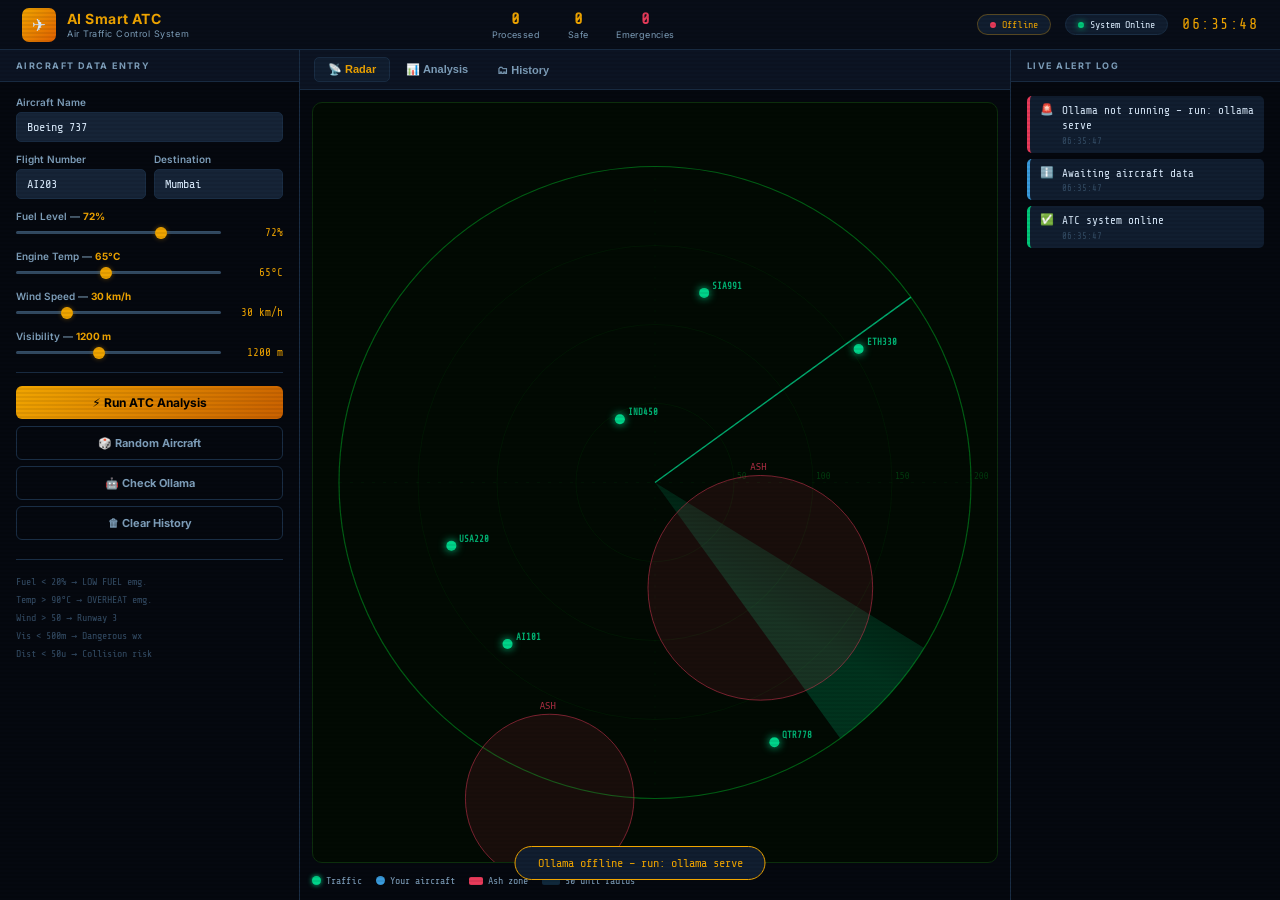
==== atc_system.html @ 078ffcf6 "Add files via upload" ====
<!DOCTYPE html>
<html lang="en">
<head>
<meta charset="UTF-8"/>
<meta name="viewport" content="width=device-width,initial-scale=1"/>
<title>AI Smart Air Traffic Control</title>
<style>
/* ═══════════════════════════════════════════════════════
   DESIGN TOKENS
   Palette: deep navy cockpit + amber instruments + 
            radar phosphor green. Avoids default neon-
            green-on-black; uses amber as the primary 
            instrument colour (like real ATC scopes).
═══════════════════════════════════════════════════════ */
@import url('https://fonts.googleapis.com/css2?family=Share+Tech+Mono&family=Inter:wght@400;500;600;700&display=swap');

*, *::before, *::after { box-sizing: border-box; margin: 0; padding: 0; }

:root {
  /* backgrounds */
  --ink:    #05080f;
  --deep:   #080d18;
  --panel:  #0c1423;
  --card:   #111e30;
  --lift:   #162437;
  /* accents */
  --amber:  #f0a500;
  --amber2: #c47f00;
  --jade:   #00d48a;   /* radar phosphor */
  --sky:    #3a9bdc;
  --danger: #e83b5a;
  --warn:   #f5a623;
  --ok:     #00c97a;
  /* text */
  --hi:     #ddeeff;
  --mid:    #7fa0bc;
  --lo:     #344d66;
  /* borders */
  --rule:   #1a2e45;
  /* fonts */
  --ui:     'Inter', system-ui, sans-serif;
  --data:   'Share Tech Mono', monospace;
}

html, body { height: 100%; overflow: hidden; }

body {
  background: var(--ink);
  color: var(--hi);
  font-family: var(--ui);
  font-size: 13px;
  display: flex;
  flex-direction: column;
}

/* scanline texture */
body::before {
  content: '';
  position: fixed; inset: 0; z-index: 9999;
  pointer-events: none;
  background: repeating-linear-gradient(
    0deg,
    transparent 0px, transparent 2px,
    rgba(0,0,0,.07) 2px, rgba(0,0,0,.07) 4px
  );
}

/* scrollbars */
::-webkit-scrollbar { width: 4px; }
::-webkit-scrollbar-track { background: transparent; }
::-webkit-scrollbar-thumb { background: var(--lo); border-radius: 2px; }

/* ═══════════════════════════════════════════════════════
   TOPBAR
═══════════════════════════════════════════════════════ */
#bar {
  display: flex; align-items: center; justify-content: space-between;
  height: 50px; padding: 0 22px;
  background: var(--deep);
  border-bottom: 1px solid var(--rule);
  flex-shrink: 0;
}

.logo { display: flex; align-items: center; gap: 11px; }
.logo-badge {
  width: 34px; height: 34px; border-radius: 7px;
  background: linear-gradient(135deg, var(--amber), #e06000);
  display: grid; place-items: center;
  font-size: 17px;
}
.logo-title { font-size: 14px; font-weight: 700; color: var(--amber); letter-spacing: .03em; }
.logo-sub   { font-size: 9px; color: var(--mid); letter-spacing: .06em; margin-top: 1px; }

.bar-center {
  display: flex; gap: 28px;
}
.kpi {
  text-align: center;
}
.kpi-val { font-family: var(--data); font-size: 16px; font-weight: 700; color: var(--amber); }
.kpi-lbl { font-size: 9px; color: var(--mid); margin-top: 1px; letter-spacing: .04em; }

.bar-right { display: flex; align-items: center; gap: 14px; }

.pill {
  display: flex; align-items: center; gap: 6px;
  padding: 4px 12px;
  background: var(--card);
  border: 1px solid var(--rule);
  border-radius: 16px;
  font-family: var(--data); font-size: 10px;
}
.pill.ai { border-color: rgba(240,165,0,.3); color: var(--amber); }

.dot {
  width: 6px; height: 6px; border-radius: 50%;
  background: var(--lo);
}
.dot.on     { background: var(--ok);     box-shadow: 0 0 6px var(--ok);     animation: blink 2s infinite; }
.dot.active { background: var(--amber);  box-shadow: 0 0 6px var(--amber);  animation: blink 1.4s infinite; }
.dot.err    { background: var(--danger); }

@keyframes blink { 0%,100%{opacity:1} 50%{opacity:.25} }

#clock { font-family: var(--data); font-size: 15px; color: var(--amber); letter-spacing: .1em; }

/* ═══════════════════════════════════════════════════════
   3-COLUMN GRID
═══════════════════════════════════════════════════════ */
#grid {
  display: grid;
  grid-template-columns: 300px 1fr 270px;
  flex: 1; min-height: 0;
}

/* ═══════════════════════════════════════════════════════
   PANEL SHELL
═══════════════════════════════════════════════════════ */
.col {
  border-right: 1px solid var(--rule);
  display: flex; flex-direction: column;
  overflow: hidden;
}
.col:last-child { border-right: none; border-left: 1px solid var(--rule); }

.col-head {
  padding: 10px 16px;
  background: var(--panel);
  border-bottom: 1px solid var(--rule);
  font-size: 9px; font-weight: 700; letter-spacing: .16em;
  color: var(--mid); text-transform: uppercase;
  flex-shrink: 0;
}

.col-body {
  flex: 1; overflow-y: auto; padding: 14px 16px;
}

/* ═══════════════════════════════════════════════════════
   FORM ELEMENTS
═══════════════════════════════════════════════════════ */
.fgroup { margin-bottom: 11px; }
.fgroup label {
  display: block; font-size: 10px; font-weight: 600;
  color: var(--mid); margin-bottom: 4px;
}
.fgroup input[type="text"] {
  width: 100%;
  background: var(--lift);
  border: 1px solid var(--rule);
  border-radius: 5px;
  padding: 7px 10px;
  color: var(--hi);
  font-family: var(--data); font-size: 12px;
  outline: none;
  transition: border-color .15s;
}
.fgroup input[type="text"]:focus { border-color: var(--amber); }

.frow { display: grid; grid-template-columns: 1fr 1fr; gap: 8px; }

/* range sliders */
.srow { display: flex; align-items: center; gap: 8px; }
.srow input[type="range"] {
  flex: 1;
  -webkit-appearance: none;
  height: 3px; border-radius: 3px;
  background: var(--lo); border: none; outline: none; padding: 0;
}
.srow input[type="range"]::-webkit-slider-thumb {
  -webkit-appearance: none;
  width: 12px; height: 12px; border-radius: 50%;
  background: var(--amber); cursor: pointer;
  box-shadow: 0 0 5px rgba(240,165,0,.4);
}
.sval { font-family: var(--data); font-size: 11px; color: var(--amber); min-width: 54px; text-align: right; }

hr.sep { border: none; border-top: 1px solid var(--rule); margin: 13px 0; }

/* buttons */
.btn {
  width: 100%; padding: 9px 14px;
  border: none; border-radius: 6px;
  font-family: var(--ui); font-size: 12px; font-weight: 700;
  cursor: pointer; transition: opacity .15s, transform .12s;
}
.btn:disabled { opacity: .4; cursor: not-allowed; transform: none !important; }
.btn-go {
  background: linear-gradient(135deg, var(--amber), #c96000);
  color: #000; margin-bottom: 7px;
}
.btn-go:hover:not(:disabled) { opacity: .88; transform: translateY(-1px); }
.btn-line {
  background: transparent;
  border: 1px solid var(--rule);
  color: var(--mid); margin-bottom: 6px; font-size: 11px;
}
.btn-line:hover { border-color: var(--amber); color: var(--amber); }

/* ═══════════════════════════════════════════════════════
   TABS (centre column)
═══════════════════════════════════════════════════════ */
#centre { border-right: 1px solid var(--rule); }

.tabs {
  display: flex; gap: 3px; padding: 7px 14px;
  background: var(--panel); border-bottom: 1px solid var(--rule);
  flex-shrink: 0;
}
.tab {
  padding: 5px 13px; border: none; border-radius: 5px;
  background: transparent; color: var(--mid);
  font-size: 11px; font-weight: 600; cursor: pointer;
  transition: background .14s, color .14s;
}
.tab.on {
  background: var(--card); color: var(--amber);
  border: 1px solid var(--rule);
}
.tab:hover:not(.on) { color: var(--hi); }

.pane { display: none; flex: 1; flex-direction: column; overflow: hidden; }
.pane.on { display: flex; }

/* ── RADAR PANE ─────────────────────────────────────── */
#pane-radar { padding: 12px; gap: 10px; }

#radarBox {
  flex: 1; min-height: 0;
  background: #020a03;
  border: 1px solid #0c2e0c;
  border-radius: 10px;
  overflow: hidden; position: relative;
}
canvas { display: block; width: 100%; height: 100%; }

.legend {
  display: flex; flex-wrap: wrap; gap: 14px;
  flex-shrink: 0; padding: 2px 0;
}
.li { display: flex; align-items: center; gap: 5px; font-size: 10px; color: var(--mid); font-family: var(--data); }
.lb { width: 9px; height: 9px; border-radius: 50%; }

/* ── ANALYSIS PANE ──────────────────────────────────── */
#pane-analysis { overflow-y: auto; padding: 16px; }

/* ── HISTORY PANE ───────────────────────────────────── */
#pane-history { overflow-y: auto; padding: 14px; }

/* ═══════════════════════════════════════════════════════
   RESULT WIDGETS
═══════════════════════════════════════════════════════ */
.sgrid { display: grid; grid-template-columns: 1fr 1fr; gap: 9px; margin-bottom: 12px; }

.scard {
  background: var(--card); border: 1px solid var(--rule); border-radius: 7px;
  padding: 11px 12px;
}
.sc-lbl { font-size: 9px; color: var(--mid); margin-bottom: 5px; letter-spacing: .08em; }
.sc-val { font-family: var(--data); font-size: 20px; font-weight: 700; }
.sc-sub { font-size: 10px; color: var(--mid); margin-top: 3px; }

.s-ok   .sc-val { color: var(--ok); }
.s-warn .sc-val { color: var(--warn); }
.s-bad  .sc-val { color: var(--danger); }
.s-sky  .sc-val { color: var(--sky); }

/* runway */
.rwy {
  display: flex; align-items: center; gap: 13px;
  background: var(--card); border: 1px solid var(--rule);
  border-radius: 8px; padding: 13px; margin-bottom: 12px;
}
.rwy-n {
  width: 52px; height: 52px; flex-shrink: 0; border-radius: 8px;
  background: linear-gradient(135deg, var(--amber), #c96000);
  display: grid; place-items: center;
  font-family: var(--data); font-size: 28px; font-weight: 900; color: #000;
}
.rwy-lbl { font-size: 9px; color: var(--mid); letter-spacing: .1em; }
.rwy-rsn { font-size: 13px; font-weight: 600; margin-top: 4px; }

/* badges */
.badges { display: flex; flex-wrap: wrap; gap: 5px; margin-bottom: 12px; }
.badge {
  padding: 2px 9px; border-radius: 12px;
  font-size: 10px; font-weight: 700; font-family: var(--data);
}
.b-ok   { background: rgba(0,201,122,.12); color: var(--ok);     border: 1px solid rgba(0,201,122,.3); }
.b-bad  { background: rgba(232,59,90,.12);  color: var(--danger); border: 1px solid rgba(232,59,90,.3); }
.b-warn { background: rgba(245,166,35,.12); color: var(--warn);   border: 1px solid rgba(245,166,35,.3); }
.b-sky  { background: rgba(58,155,220,.12); color: var(--sky);    border: 1px solid rgba(58,155,220,.3); }

/* AI box */
.ai-box {
  background: linear-gradient(135deg,rgba(240,165,0,.06),rgba(58,155,220,.04));
  border: 1px solid rgba(240,165,0,.22);
  border-radius: 8px; padding: 13px; margin-bottom: 11px;
}
.ai-head {
  display: flex; align-items: center; gap: 7px;
  font-size: 10px; font-weight: 700; color: var(--amber);
  letter-spacing: .1em; margin-bottom: 10px;
}
.ai-body { font-size: 12px; line-height: 1.75; color: var(--hi); }
.ai-body.loading::after {
  content: '█'; color: var(--amber); animation: blink .65s infinite;
}

/* history table */
.htab { width: 100%; border-collapse: collapse; font-family: var(--data); font-size: 10px; }
.htab th {
  color: var(--mid); text-align: left; padding: 5px 8px;
  border-bottom: 1px solid var(--rule); font-size: 9px; letter-spacing: .08em;
  white-space: nowrap;
}
.htab td { padding: 6px 8px; border-bottom: 1px solid rgba(26,46,69,.5); }
.htab tr:hover td { background: rgba(255,255,255,.02); }

/* placeholder */
.mute {
  color: var(--lo); font-size: 12px; text-align: center;
  padding: 36px 0; font-style: italic;
}

/* spinner */
.spin {
  display: inline-block; width: 13px; height: 13px;
  border: 2px solid rgba(240,165,0,.25); border-top-color: var(--amber);
  border-radius: 50%; animation: rot .65s linear infinite; vertical-align: middle;
}
@keyframes rot { to { transform: rotate(360deg); } }

/* toast */
#toast {
  position: fixed; bottom: 20px; left: 50%; transform: translateX(-50%);
  background: var(--card); border: 1px solid var(--amber);
  color: var(--amber); font-family: var(--data); font-size: 12px;
  padding: 9px 22px; border-radius: 20px;
  opacity: 0; pointer-events: none;
  transition: opacity .3s;
  z-index: 9998;
}
#toast.show { opacity: 1; }

/* ═══════════════════════════════════════════════════════
   ALERT LOG (right col)
═══════════════════════════════════════════════════════ */
#feed { display: flex; flex-direction: column; gap: 6px; }

.log {
  display: flex; gap: 8px; align-items: flex-start;
  background: var(--card);
  border-left: 3px solid var(--lo);
  border-radius: 5px; padding: 7px 10px;
  font-family: var(--data); font-size: 11px;
  animation: swipe .22s ease;
}
@keyframes swipe { from{opacity:0;transform:translateX(9px)} to{opacity:1;transform:none} }
.log.l-ok   { border-color: var(--ok); }
.log.l-warn { border-color: var(--warn); }
.log.l-bad  { border-color: var(--danger); }
.log.l-sky  { border-color: var(--sky); }
.log-ico { flex-shrink: 0; }
.log-txt { color: var(--hi); line-height: 1.4; }
.log-ts  { color: var(--lo); font-size: 9px; margin-top: 2px; }

</style>
</head>
<body>

<!-- ══════════════════════════════════════════════════════
     TOP BAR
══════════════════════════════════════════════════════ -->
<div id="bar">
  <div class="logo">
    <div class="logo-badge">✈</div>
    <div>
      <div class="logo-title">AI Smart ATC</div>
      <div class="logo-sub">Air Traffic Control System</div>
    </div>
  </div>

  <div class="bar-center">
    <div class="kpi"><div class="kpi-val" id="kpi-processed">0</div><div class="kpi-lbl">Processed</div></div>
    <div class="kpi"><div class="kpi-val" id="kpi-safe">0</div><div class="kpi-lbl">Safe</div></div>
    <div class="kpi"><div class="kpi-val" id="kpi-emg" style="color:var(--danger)">0</div><div class="kpi-lbl">Emergencies</div></div>
  </div>

  <div class="bar-right">
    <div class="pill ai">
      <div class="dot" id="aiDot"></div>
      <span id="aiLabel">llama3.2:3b</span>
    </div>
    <div class="pill">
      <div class="dot on"></div>
      <span>System Online</span>
    </div>
    <div id="clock">--:--:--</div>
  </div>
</div>

<!-- ══════════════════════════════════════════════════════
     3-COLUMN GRID
══════════════════════════════════════════════════════ -->
<div id="grid">

  <!-- ━━ LEFT: INPUT ━━━━━━━━━━━━━━━━━━━━━━━━━━━━━━━━━━ -->
  <div class="col">
    <div class="col-head">Aircraft Data Entry</div>
    <div class="col-body">

      <div class="fgroup">
        <label>Aircraft Name</label>
        <input id="f_name" type="text" value="Boeing 737" placeholder="e.g. Boeing 737"/>
      </div>

      <div class="frow">
        <div class="fgroup">
          <label>Flight Number</label>
          <input id="f_fnum" type="text" value="AI203" placeholder="AI203"/>
        </div>
        <div class="fgroup">
          <label>Destination</label>
          <input id="f_dest" type="text" value="Mumbai" placeholder="Mumbai"/>
        </div>
      </div>

      <div class="fgroup">
        <label>Fuel Level — <b id="lv_fuel" style="color:var(--amber)">72%</b></label>
        <div class="srow">
          <input id="sl_fuel" type="range" min="0" max="100" value="72"/>
          <span class="sval" id="sv_fuel">72%</span>
        </div>
      </div>

      <div class="fgroup">
        <label>Engine Temp — <b id="lv_temp" style="color:var(--amber)">65°C</b></label>
        <div class="srow">
          <input id="sl_temp" type="range" min="0" max="150" value="65"/>
          <span class="sval" id="sv_temp">65°C</span>
        </div>
      </div>

      <div class="fgroup">
        <label>Wind Speed — <b id="lv_wind" style="color:var(--amber)">30 km/h</b></label>
        <div class="srow">
          <input id="sl_wind" type="range" min="0" max="130" value="30"/>
          <span class="sval" id="sv_wind">30 km/h</span>
        </div>
      </div>

      <div class="fgroup">
        <label>Visibility — <b id="lv_vis" style="color:var(--amber)">1200 m</b></label>
        <div class="srow">
          <input id="sl_vis" type="range" min="0" max="3000" step="50" value="1200"/>
          <span class="sval" id="sv_vis">1200 m</span>
        </div>
      </div>

      <hr class="sep"/>

      <button class="btn btn-go" id="btnProcess" onclick="processAircraft()">
        ⚡  Run ATC Analysis
      </button>
      <button class="btn btn-line" onclick="genRandom()">
        🎲  Random Aircraft
      </button>
      <button class="btn btn-line" onclick="checkOllama()">
        🤖  Check Ollama
      </button>
      <button class="btn btn-line" onclick="clearHistory()">
        🗑  Clear History
      </button>

      <hr class="sep"/>

      <!-- mini quick-ref -->
      <div style="font-size:10px;color:var(--lo);line-height:1.8;font-family:var(--data);">
        <div>Fuel &lt; 20%  →  LOW FUEL emg.</div>
        <div>Temp &gt; 90°C →  OVERHEAT emg.</div>
        <div>Wind &gt; 50   →  Runway 3</div>
        <div>Vis  &lt; 500m →  Dangerous wx</div>
        <div>Dist &lt; 50u  →  Collision risk</div>
      </div>

    </div>
  </div>

  <!-- ━━ CENTRE: RADAR / ANALYSIS / HISTORY ━━━━━━━━━━━ -->
  <div class="col" id="centre" style="border-right:none;">

    <!-- tabs -->
    <div class="tabs">
      <button class="tab on"  data-t="radar"    onclick="go('radar')">📡 Radar</button>
      <button class="tab"     data-t="analysis" onclick="go('analysis')">📊 Analysis</button>
      <button class="tab"     data-t="history"  onclick="go('history')">🗂 History</button>
    </div>

    <!-- RADAR -->
    <div id="pane-radar" class="pane on">
      <div id="radarBox"><canvas id="cv"></canvas></div>
      <div class="legend">
        <div class="li"><div class="lb" style="background:var(--jade);box-shadow:0 0 5px var(--jade)"></div>Traffic</div>
        <div class="li"><div class="lb" style="background:var(--sky)"></div>Your aircraft</div>
        <div class="li"><div class="lb" style="background:var(--danger);border-radius:2px;width:14px;height:8px"></div>Ash zone</div>
        <div class="li"><div class="lb" style="background:rgba(58,155,220,.22);border-radius:2px;width:18px;height:8px"></div>50 unit radius</div>
      </div>
    </div>

    <!-- ANALYSIS -->
    <div id="pane-analysis" class="pane">
      <div id="analysisArea" class="mute">Run an analysis to see results here.</div>
    </div>

    <!-- HISTORY -->
    <div id="pane-history" class="pane">
      <div id="historyArea" class="mute">No flights processed yet.</div>
    </div>

  </div>

  <!-- ━━ RIGHT: ALERT LOG ━━━━━━━━━━━━━━━━━━━━━━━━━━━━━ -->
  <div class="col">
    <div class="col-head">Live Alert Log</div>
    <div class="col-body">
      <div id="feed"></div>
    </div>
  </div>

</div><!-- /grid -->

<div id="toast"></div>

<!-- ══════════════════════════════════════════════════════
     JAVASCRIPT
══════════════════════════════════════════════════════ -->
<script>
/* ─────────────────────────────────────────────────────
   CONSTANTS & STATE
───────────────────────────────────────────────────── */
const OLLAMA_URL   = 'http://localhost:11434/api/generate';
const OLLAMA_MODEL = 'llama3.2:3b';

const RADAR_TRAFFIC = {
  'AI101' : {x:120,y:340}, 'IND450': {x:200,y:180},
  'QTR778': {x:310,y:410}, 'USA220': {x:80, y:270},
  'ETH330': {x:370,y:130}, 'SIA991': {x:260,y:90},
};
const ASH_ZONES = [
  {cx:300,cy:300,r:80}, {cx:150,cy:450,r:60},
];

let flightLog    = [];   // session history (array)
let currentAC    = null; // last processed aircraft position
let sweepA       = 0;    // radar sweep angle
let kpiTotal=0, kpiSafe=0, kpiEmg=0;

/* ─────────────────────────────────────────────────────
   CLOCK
───────────────────────────────────────────────────── */
function tick(){
  document.getElementById('clock').textContent =
    new Date().toLocaleTimeString('en-GB',{hour12:false});
}
setInterval(tick,1000); tick();

/* ─────────────────────────────────────────────────────
   SLIDER BINDING
───────────────────────────────────────────────────── */
const SLIDERS = [
  {id:'fuel', unit:'%',    suffix:''},
  {id:'temp', unit:'°C',   suffix:''},
  {id:'wind', unit:' km/h',suffix:''},
  {id:'vis',  unit:' m',   suffix:''},
];
SLIDERS.forEach(s=>{
  const el  = document.getElementById('sl_'+s.id);
  const lv  = document.getElementById('lv_'+s.id);
  const sv  = document.getElementById('sv_'+s.id);
  el.addEventListener('input',()=>{
    lv.textContent = el.value + s.unit;
    sv.textContent = el.value + s.unit;
  });
});

/* ─────────────────────────────────────────────────────
   TAB SWITCHING
───────────────────────────────────────────────────── */
function go(name){
  document.querySelectorAll('.tab').forEach(b=>b.classList.toggle('on', b.dataset.t===name));
  document.querySelectorAll('.pane').forEach(p=>p.classList.toggle('on', p.id==='pane-'+name));
}

/* ─────────────────────────────────────────────────────
   ALERT LOG
───────────────────────────────────────────────────── */
const ICO = {ok:'✅',warn:'⚠️',bad:'🚨',sky:'ℹ️'};
function log(msg, lvl='sky'){
  const feed = document.getElementById('feed');
  const ts   = new Date().toLocaleTimeString('en-GB',{hour12:false});
  const el   = document.createElement('div');
  el.className = `log l-${lvl}`;
  el.innerHTML =
    `<span class="log-ico">${ICO[lvl]||'•'}</span>
     <div><div class="log-txt">${msg}</div><div class="log-ts">${ts}</div></div>`;
  feed.prepend(el);
  while(feed.children.length > 70) feed.removeChild(feed.lastChild);
}
log('ATC system online','ok');
log('Awaiting aircraft data','sky');

/* ─────────────────────────────────────────────────────
   TOAST
───────────────────────────────────────────────────── */
function toast(msg){
  const t = document.getElementById('toast');
  t.textContent = msg;
  t.classList.add('show');
  setTimeout(()=>t.classList.remove('show'), 2400);
}

/* ─────────────────────────────────────────────────────
   KPI UPDATE
───────────────────────────────────────────────────── */
function updateKPIs(){
  document.getElementById('kpi-processed').textContent = kpiTotal;
  document.getElementById('kpi-safe').textContent      = kpiSafe;
  document.getElementById('kpi-emg').textContent       = kpiEmg;
}

/* ─────────────────────────────────────────────────────
   RANDOM AIRCRAFT GENERATOR
───────────────────────────────────────────────────── */
const AIRCRAFT_NAMES = ['Boeing 737','Airbus A320','Airbus A380','Boeing 777',
                        'Embraer 190','Bombardier CRJ','Boeing 787','Airbus A350'];
const DESTINATIONS   = ['Delhi','Kolkata','Chennai','Bangalore','Hyderabad',
                        'Dubai','Singapore','London','Frankfurt','Tokyo'];
const PREFIXES       = ['AI','6E','SG','QTR','ETH','SIA','EK','LH'];

function rnd(a,b){ return Math.round(Math.random()*(b-a)+a); }

function genRandom(){
  document.getElementById('f_name').value =
    AIRCRAFT_NAMES[rnd(0,AIRCRAFT_NAMES.length-1)];
  const pre = PREFIXES[rnd(0,PREFIXES.length-1)];
  document.getElementById('f_fnum').value = pre + rnd(100,999);
  document.getElementById('f_dest').value =
    DESTINATIONS[rnd(0,DESTINATIONS.length-1)];

  const vals = {fuel: rnd(5,100), temp: rnd(40,130),
                wind: rnd(0,100), vis:  rnd(100,3000)};
  Object.entries(vals).forEach(([k,v])=>{
    const sl = document.getElementById('sl_'+k);
    sl.value = v;
    sl.dispatchEvent(new Event('input'));
  });
  toast('Random aircraft loaded');
}

/* ─────────────────────────────────────────────────────
   ATC LOGIC (pure JS)
───────────────────────────────────────────────────── */
function dist(x1,y1,x2,y2){ return Math.sqrt((x2-x1)**2+(y2-y1)**2); }

function analyseWeather(wind, vis){
  if(wind > 50 || vis < 500) return {status:'Dangerous', danger:true};
  return {status:'Safe', danger:false};
}

function checkCollision(px, py){
  let near=null, best=Infinity;
  Object.entries(RADAR_TRAFFIC).forEach(([n,p])=>{
    const d = dist(px,py,p.x,p.y);
    if(d < best){ best=d; near=n; }
  });
  return {
    nearest: near,
    distance: Math.round(best*10)/10,
    status: best < 50 ? 'RISK' : 'Safe',
  };
}

function checkAsh(px, py){
  return ASH_ZONES.some(z => dist(px,py,z.cx,z.cy) < z.r);
}

function detectEmergencies(fuel, temp, ash){
  const out = [];
  if(fuel < 20) out.push('LOW FUEL');
  if(temp > 90) out.push('ENGINE OVERHEAT');
  if(ash)       out.push('VOLCANIC ASH');
  return out;
}

function allocateRunway(emgs, wind){
  if(emgs.length)  return {num:1, reason:'Emergency Priority Landing'};
  if(wind > 50)    return {num:3, reason:'Strong Wind Conditions'};
  return             {num:2, reason:'Regular Operation'};
}

/* ─────────────────────────────────────────────────────
   OLLAMA INTEGRATION
───────────────────────────────────────────────────── */
async function askOllama(prompt){
  try{
    const res = await fetch(OLLAMA_URL, {
      method: 'POST',
      headers: {'Content-Type':'application/json'},
      body: JSON.stringify({
        model:  OLLAMA_MODEL,
        prompt: prompt,
        stream: false,
      }),
    });
    if(!res.ok) throw new Error(`HTTP ${res.status}`);
    const j = await res.json();
    return j.response ? j.response.trim() : '[No response from Ollama]';
  } catch(e){
    if(e.message.includes('Failed to fetch') || e.message.includes('ERR_CONNECTION_REFUSED')){
      return '⚠️ Ollama is not running.\n\nTo fix:\n1. Open a terminal\n2. Run: ollama serve\n3. In another terminal: ollama pull llama3.2:3b\n4. Try again.';
    }
    return `⚠️ Ollama error: ${e.message}`;
  }
}

function buildPrompt(ac, wx, col, ash, emgs, rwy){
  return `You are an expert Air Traffic Controller AI. Analyse this aircraft data and give a professional 4-6 sentence safety assessment with clear advisories. Use aviation-style language.

AIRCRAFT: ${ac.name}  |  FLIGHT: ${ac.fnum}  →  ${ac.dest}
Fuel: ${ac.fuel}%  |  Engine Temp: ${ac.temp}°C  |  Wind: ${ac.wind} km/h  |  Visibility: ${ac.vis}m
Radar Position: (${ac.px}, ${ac.py})

ATC RESULTS:
- Weather: ${wx.status}
- Nearest traffic: ${col.nearest} at ${col.distance} units  →  ${col.status}
- Volcanic ash: ${ash ? 'DETECTED IN PATH' : 'Clear'}
- Emergencies: ${emgs.length ? emgs.join(', ') : 'None'}
- Runway assigned: Runway ${rwy.num}  (${rwy.reason})

Give your ATC decision, risk level, and immediate pilot instructions.`;
}

async function checkOllama(){
  document.getElementById('aiDot').className = 'dot active';
  document.getElementById('aiLabel').textContent = 'Checking…';
  try{
    const res = await fetch('http://localhost:11434/api/tags',{method:'GET'});
    const j   = await res.json();
    const models = (j.models||[]).map(m=>m.name);
    const ready  = models.some(m=>m.includes('llama3.2'));
    if(ready){
      document.getElementById('aiDot').className  = 'dot on';
      document.getElementById('aiLabel').textContent = 'llama3.2:3b ✓';
      log('Ollama llama3.2:3b ready','ok');
      toast('Ollama is ready ✓');
    } else {
      document.getElementById('aiDot').className  = 'dot active';
      document.getElementById('aiLabel').textContent = 'Model missing';
      log(`Ollama running – models: ${models.join(', ')||'none'}. Run: ollama pull llama3.2:3b`,'warn');
      toast('Pull model: ollama pull llama3.2:3b');
    }
  }catch(e){
    document.getElementById('aiDot').className  = 'dot err';
    document.getElementById('aiLabel').textContent = 'Offline';
    log('Ollama not running – run: ollama serve','bad');
    toast('Ollama offline – run: ollama serve');
  }
}
checkOllama();
setInterval(checkOllama, 30000);

/* ─────────────────────────────────────────────────────
   MAIN: PROCESS AIRCRAFT
───────────────────────────────────────────────────── */
async function processAircraft(){
  const btn = document.getElementById('btnProcess');
  btn.disabled = true;
  btn.innerHTML = '<span class="spin"></span>  Processing…';
  go('analysis');

  // collect input
  const ac = {
    name: document.getElementById('f_name').value.trim() || 'Unknown',
    fnum: document.getElementById('f_fnum').value.trim() || 'XX000',
    dest: document.getElementById('f_dest').value.trim() || 'Unknown',
    fuel: Number(document.getElementById('sl_fuel').value),
    temp: Number(document.getElementById('sl_temp').value),
    wind: Number(document.getElementById('sl_wind').value),
    vis:  Number(document.getElementById('sl_vis').value),
    px:   Math.round(Math.random()*380 + 30),
    py:   Math.round(Math.random()*380 + 30),
  };

  log(`Incoming: ${ac.fnum} → ${ac.dest}`, 'sky');

  // show skeleton
  document.getElementById('analysisArea').innerHTML =
    `<div class="mute"><span class="spin"></span>  Running ATC checks…</div>`;

  // ATC logic
  const wx   = analyseWeather(ac.wind, ac.vis);
  const col  = checkCollision(ac.px, ac.py);
  const ash  = checkAsh(ac.px, ac.py);
  const emgs = detectEmergencies(ac.fuel, ac.temp, ash);
  const rwy  = allocateRunway(emgs, ac.wind);

  // set radar dot
  currentAC = ac;

  // alert log entries
  if(wx.danger)         log(`Dangerous weather – wind ${ac.wind} km/h, vis ${ac.vis}m`, 'warn');
  if(col.status==='RISK') log(`Collision risk – ${col.nearest} at ${col.distance}u`, 'bad');
  if(ash)               log('Volcanic ash in flight path', 'bad');
  emgs.forEach(e => log(e + ' emergency detected', 'bad'));
  log(`Runway ${rwy.num} assigned – ${rwy.reason}`, 'ok');

  // KPIs
  kpiTotal++;
  if(!emgs.length && !wx.danger && col.status==='Safe') kpiSafe++;
  if(emgs.length) kpiEmg++;
  updateKPIs();

  // show partial results while Ollama thinks
  renderResults(ac, wx, col, ash, emgs, rwy, null, true);

  // ask Ollama
  const prompt = buildPrompt(ac, wx, col, ash, emgs, rwy);
  const aiText = await askOllama(prompt);

  // full render
  renderResults(ac, wx, col, ash, emgs, rwy, aiText, false);

  // save to session history
  flightLog.unshift({
    fnum: ac.fnum, name: ac.name, dest: ac.dest,
    fuel: ac.fuel, temp: ac.temp, wind: ac.wind, vis: ac.vis,
    weather: wx.status,
    collision: col.status,
    emergency: emgs.length ? emgs.join(', ') : 'None',
    runway: rwy.num,
    ts: new Date().toLocaleTimeString('en-GB',{hour12:false}),
  });
  renderHistory();

  btn.disabled = false;
  btn.innerHTML = '⚡  Run ATC Analysis';
  toast(`${ac.fnum} processed – Runway ${rwy.num}`);
}

/* ─────────────────────────────────────────────────────
   RENDER ANALYSIS PANEL
───────────────────────────────────────────────────── */
const RWY_WORDS = {1:'ONE', 2:'TWO', 3:'THREE'};

function renderResults(ac, wx, col, ash, emgs, rwy, aiText, loading){
  const wCls  = wx.danger          ? 's-bad'  : 's-ok';
  const ccCls = col.status==='RISK'? 's-bad'  : 's-ok';
  const aCls  = ash                ? 's-bad'  : 's-ok';

  const emgHTML = emgs.length
    ? emgs.map(e=>`<span class="badge b-bad">${e}</span>`).join('')
    : `<span class="badge b-ok">NONE</span>`;

  document.getElementById('analysisArea').innerHTML = `
    <div class="sgrid">
      <div class="scard ${wCls}">
        <div class="sc-lbl">Weather</div>
        <div class="sc-val">${wx.status}</div>
        <div class="sc-sub">Wind ${ac.wind} km/h · Vis ${ac.vis}m</div>
      </div>
      <div class="scard ${ccCls}">
        <div class="sc-lbl">Collision</div>
        <div class="sc-val">${col.status}</div>
        <div class="sc-sub">${col.nearest} @ ${col.distance}u</div>
      </div>
      <div class="scard ${aCls}">
        <div class="sc-lbl">Volcanic Ash</div>
        <div class="sc-val">${ash ? 'DETECTED' : 'Clear'}</div>
        <div class="sc-sub">Ash zone proximity check</div>
      </div>
      <div class="scard s-sky">
        <div class="sc-lbl">Radar Position</div>
        <div class="sc-val" style="font-size:14px;">(${ac.px}, ${ac.py})</div>
        <div class="sc-sub">Grid coordinates</div>
      </div>
    </div>

    <div class="badges" style="margin-bottom:12px;">
      <span class="badge b-sky">${ac.fnum}</span>
      <span class="badge b-sky">${ac.name}</span>
      <span class="badge b-sky">Fuel ${ac.fuel}%</span>
      <span class="badge b-sky">Temp ${ac.temp}°C</span>
    </div>

    <div style="margin-bottom:12px;">
      <div style="font-size:9px;color:var(--mid);letter-spacing:.08em;margin-bottom:6px;">EMERGENCIES</div>
      <div class="badges">${emgHTML}</div>
    </div>

    <div class="rwy">
      <div class="rwy-n">${rwy.num}</div>
      <div>
        <div class="rwy-lbl">Runway Assigned</div>
        <div class="rwy-rsn">${rwy.reason}</div>
      </div>
    </div>

    <div class="ai-box">
      <div class="ai-head">🤖 Ollama llama3.2:3b — ATC Decision</div>
      <div class="ai-body ${loading?'loading':''}">
        ${loading
          ? 'Asking AI…'
          : (aiText
              ? aiText.replace(/\n/g,'<br>')
              : '<em style="color:var(--mid)">No response. Is Ollama running?</em>')
        }
      </div>
    </div>

    <div style="font-size:10px;color:var(--lo);text-align:right;font-family:var(--data);">
      ${new Date().toLocaleString()}
    </div>`;
}

/* ─────────────────────────────────────────────────────
   RENDER HISTORY TABLE
───────────────────────────────────────────────────── */
function renderHistory(){
  if(!flightLog.length){
    document.getElementById('historyArea').innerHTML =
      '<div class="mute">No flights processed yet.</div>';
    return;
  }
  const rows = flightLog.map(r=>`
    <tr>
      <td style="color:var(--sky)">${r.fnum}</td>
      <td>${r.name}</td>
      <td>${r.dest}</td>
      <td style="color:${r.weather==='Dangerous'?'var(--danger)':'var(--ok)'}">${r.weather}</td>
      <td style="color:${r.collision==='RISK'?'var(--danger)':'var(--ok)'}">${r.collision}</td>
      <td style="color:${r.emergency!=='None'?'var(--warn)':'var(--lo)'}">${r.emergency}</td>
      <td style="color:var(--amber)">RWY ${r.runway}</td>
      <td style="color:var(--lo)">${r.ts}</td>
    </tr>`).join('');
  document.getElementById('historyArea').innerHTML = `
    <table class="htab">
      <thead><tr>
        <th>Flight</th><th>Aircraft</th><th>Dest</th>
        <th>Weather</th><th>Collision</th>
        <th>Emergency</th><th>Runway</th><th>Time</th>
      </tr></thead>
      <tbody>${rows}</tbody>
    </table>`;
}

function clearHistory(){
  flightLog = []; kpiTotal=0; kpiSafe=0; kpiEmg=0;
  updateKPIs(); renderHistory();
  document.getElementById('analysisArea').innerHTML =
    '<div class="mute">Run an analysis to see results here.</div>';
  log('History cleared','sky');
  toast('History cleared');
}

/* ─────────────────────────────────────────────────────
   RADAR CANVAS
───────────────────────────────────────────────────── */
const cv  = document.getElementById('cv');
const ctx = cv.getContext('2d');

function resize(){
  const box  = document.getElementById('radarBox');
  cv.width   = box.clientWidth;
  cv.height  = box.clientHeight;
}
resize();
window.addEventListener('resize', resize);

// jitter for realism
let jitter = {};
Object.keys(RADAR_TRAFFIC).forEach(k=>{
  jitter[k]={dx:0,dy:0,tx:0,ty:0,t:0};
});
function updateJitter(){
  Object.keys(RADAR_TRAFFIC).forEach(k=>{
    jitter[k].t++;
    if(jitter[k].t % 80 === 0){
      jitter[k].tx = (Math.random()-0.5)*8;
      jitter[k].ty = (Math.random()-0.5)*8;
    }
    jitter[k].dx += (jitter[k].tx - jitter[k].dx) * 0.05;
    jitter[k].dy += (jitter[k].ty - jitter[k].dy) * 0.05;
  });
}

function toXY(rx, ry, cx, cy, R){
  return [
    cx + (rx - 225)/225 * R,
    cy + (ry - 225)/225 * R,
  ];
}

function drawRadar(){
  updateJitter();
  const W = cv.width, H = cv.height;
  const cx = W/2, cy = H/2;
  const R  = Math.min(W,H)/2 - 26;

  ctx.clearRect(0,0,W,H);

  // rings
  [1,.75,.5,.25].forEach(f=>{
    ctx.beginPath();
    ctx.arc(cx,cy,R*f,0,Math.PI*2);
    ctx.strokeStyle = f===1 ? 'rgba(0,140,30,.65)' : 'rgba(0,100,20,.28)';
    ctx.lineWidth   = f===1 ? 1.2 : .5;
    ctx.stroke();
  });

  // crosshairs
  ctx.save();
  ctx.strokeStyle = 'rgba(0,100,20,.22)';
  ctx.lineWidth   = .5;
  ctx.setLineDash([3,8]);
  [[cx,cy-R,cx,cy+R],[cx-R,cy,cx+R,cy]].forEach(([x1,y1,x2,y2])=>{
    ctx.beginPath(); ctx.moveTo(x1,y1); ctx.lineTo(x2,y2); ctx.stroke();
  });
  ctx.setLineDash([]);
  ctx.restore();

  // range labels
  ctx.fillStyle = 'rgba(0,180,40,.3)';
  ctx.font      = '8px monospace';
  ['50','100','150','200'].forEach((l,i)=>{
    ctx.fillText(l, cx + R*(i+1)/4 + 3, cy - 4);
  });

  // sweep
  ctx.save();
  ctx.translate(cx,cy);
  ctx.rotate(sweepA);
  const grd = ctx.createLinearGradient(0,-R, R*.45,0);
  grd.addColorStop(0,  'rgba(0,212,138,0)');
  grd.addColorStop(.6, 'rgba(0,212,138,.05)');
  grd.addColorStop(1,  'rgba(0,212,138,.2)');
  ctx.beginPath(); ctx.moveTo(0,0); ctx.arc(0,0,R,-Math.PI/8,0);
  ctx.fillStyle = grd; ctx.fill();
  ctx.beginPath(); ctx.moveTo(0,0); ctx.lineTo(0,-R);
  ctx.strokeStyle = 'rgba(0,212,138,.8)';
  ctx.lineWidth = 1.5; ctx.stroke();
  ctx.restore();
  sweepA += 0.016;

  // ash zones
  ASH_ZONES.forEach(z=>{
    const [ax,ay] = toXY(z.cx, z.cy, cx,cy,R);
    const ar      = z.r/225*R;
    ctx.beginPath(); ctx.arc(ax,ay,ar,0,Math.PI*2);
    ctx.fillStyle   = 'rgba(232,59,90,.1)';  ctx.fill();
    ctx.strokeStyle = 'rgba(232,59,90,.5)';  ctx.lineWidth=1; ctx.stroke();
    ctx.fillStyle   = 'rgba(232,59,90,.75)'; ctx.font='9px monospace';
    ctx.fillText('ASH', ax-10, ay-ar-5);
  });

  // traffic blips
  Object.entries(RADAR_TRAFFIC).forEach(([name,pos])=>{
    const j  = jitter[name];
    const [bx,by] = toXY(pos.x+j.dx, pos.y+j.dy, cx,cy,R);
    ctx.beginPath(); ctx.arc(bx,by,5,0,Math.PI*2);
    ctx.fillStyle   = '#00d48a';
    ctx.shadowColor = '#00d48a'; ctx.shadowBlur=8;
    ctx.fill(); ctx.shadowBlur=0;
    ctx.fillStyle = 'rgba(0,212,138,.85)';
    ctx.font      = 'bold 9px Share Tech Mono, monospace';
    ctx.fillText(name, bx+8, by-4);
  });

  // your aircraft
  if(currentAC){
    const [ax,ay] = toXY(currentAC.px, currentAC.py, cx,cy,R);
    // safety radius
    const sr = 50/225*R;
    ctx.beginPath(); ctx.arc(ax,ay,sr,0,Math.PI*2);
    ctx.strokeStyle = 'rgba(58,155,220,.25)';
    ctx.lineWidth=1; ctx.setLineDash([4,5]); ctx.stroke(); ctx.setLineDash([]);
    // dot
    ctx.beginPath(); ctx.arc(ax,ay,7,0,Math.PI*2);
    ctx.fillStyle   = '#3a9bdc';
    ctx.shadowColor = '#3a9bdc'; ctx.shadowBlur=13;
    ctx.fill(); ctx.shadowBlur=0;
    // label
    ctx.fillStyle = '#3a9bdc';
    ctx.font      = 'bold 10px Share Tech Mono, monospace';
    ctx.fillText(currentAC.fnum, ax+10, ay-5);
  }

  requestAnimationFrame(drawRadar);
}
drawRadar();

/* ─────────────────────────────────────────────────────
   VOICE ANNOUNCEMENTS  (Web Speech API)
───────────────────────────────────────────────────── */
function speak(msg){
  if(!('speechSynthesis' in window)) return;
  const u = new SpeechSynthesisUtterance(msg);
  u.rate   = 0.92;
  u.pitch  = 0.9;
  u.volume = 0.85;
  window.speechSynthesis.speak(u);
}

// Override processAircraft to add voice
const _baseProcess = processAircraft;
// (voice is embedded in main flow via the overridden render — done inline below)
</script>

<!-- voice overlay patch: add speech calls into the flow -->
<script>
/* Patch: wrap processAircraft to add voice after Ollama responds */
const _origProcess = processAircraft;
window.processAircraft = async function(){
  // We intercept by overriding renderResults locally for this call
  const origRender = window.renderResults;
  let voiceDone = false;

  window.renderResults = function(ac, wx, col, ash, emgs, rwy, aiText, loading){
    origRender(ac, wx, col, ash, emgs, rwy, aiText, loading);
    if(!loading && !voiceDone){
      voiceDone = true;
      // build voice script
      let lines = [`Flight ${ac.fnum} to ${ac.dest}. `];
      if(wx.danger)           lines.push(`Warning. Dangerous weather. Wind ${ac.wind} kilometres per hour. Visibility ${ac.vis} metres. `);
      else                    lines.push(`Weather is safe. `);
      if(col.status==='RISK') lines.push(`Collision risk detected. ${col.nearest} is only ${col.distance} units away. `);
      else                    lines.push(`Safe aircraft separation confirmed. `);
      if(ash)                 lines.push(`Volcanic ash emergency detected in flight path. `);
      emgs.forEach(e=>{
        if(e==='LOW FUEL')        lines.push('Low fuel emergency detected. ');
        if(e==='ENGINE OVERHEAT') lines.push('Engine overheating detected. ');
      });
      const rname = ['','Runway One','Runway Two','Runway Three'][rwy.num];
      lines.push(`${rname} allocated. ${rwy.reason}. `);
      speak(lines.join(''));
    }
  };

  await _origProcess();
  window.renderResults = origRender; // restore
};
</script>

</body>
</html>
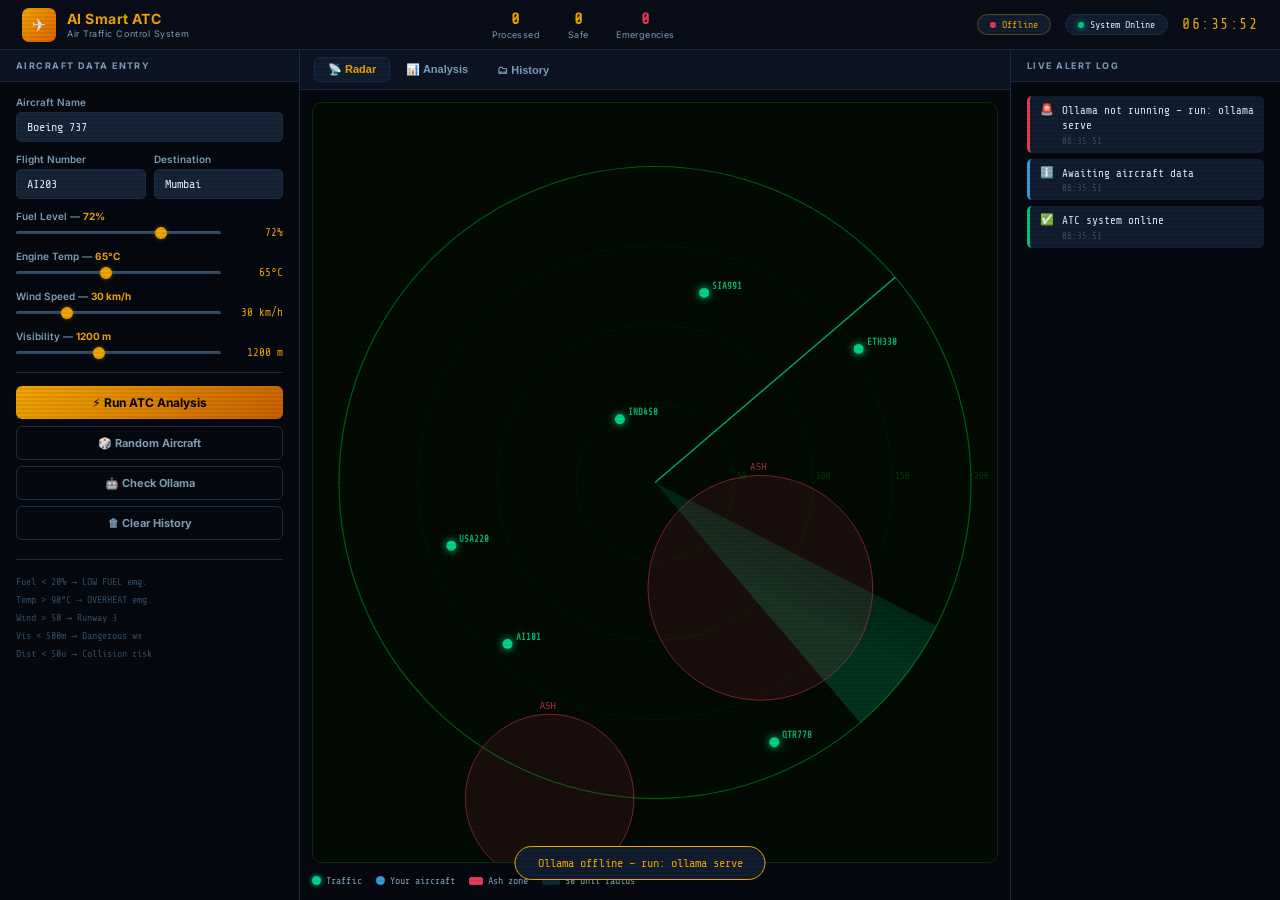
==== commit 26956d6c: "Clean up CSS by removing commented sections Removed commented sections for design tokens, layout, an" ====
--- a/atc_system.html
+++ b/atc_system.html
@@ -5,39 +5,28 @@
 <meta name="viewport" content="width=device-width,initial-scale=1"/>
 <title>AI Smart Air Traffic Control</title>
 <style>
-/* ═══════════════════════════════════════════════════════
-   DESIGN TOKENS
-   Palette: deep navy cockpit + amber instruments + 
-            radar phosphor green. Avoids default neon-
-            green-on-black; uses amber as the primary 
-            instrument colour (like real ATC scopes).
-═══════════════════════════════════════════════════════ */
+
 @import url('https://fonts.googleapis.com/css2?family=Share+Tech+Mono&family=Inter:wght@400;500;600;700&display=swap');
 
 *, *::before, *::after { box-sizing: border-box; margin: 0; padding: 0; }
 
 :root {
-  /* backgrounds */
   --ink:    #05080f;
   --deep:   #080d18;
   --panel:  #0c1423;
   --card:   #111e30;
   --lift:   #162437;
-  /* accents */
   --amber:  #f0a500;
   --amber2: #c47f00;
-  --jade:   #00d48a;   /* radar phosphor */
+  --jade:   #00d48a;  
   --sky:    #3a9bdc;
   --danger: #e83b5a;
   --warn:   #f5a623;
   --ok:     #00c97a;
-  /* text */
   --hi:     #ddeeff;
   --mid:    #7fa0bc;
   --lo:     #344d66;
-  /* borders */
   --rule:   #1a2e45;
-  /* fonts */
   --ui:     'Inter', system-ui, sans-serif;
   --data:   'Share Tech Mono', monospace;
 }
@@ -53,7 +42,6 @@
   flex-direction: column;
 }
 
-/* scanline texture */
 body::before {
   content: '';
   position: fixed; inset: 0; z-index: 9999;
@@ -65,14 +53,12 @@
   );
 }
 
-/* scrollbars */
+
 ::-webkit-scrollbar { width: 4px; }
 ::-webkit-scrollbar-track { background: transparent; }
 ::-webkit-scrollbar-thumb { background: var(--lo); border-radius: 2px; }
 
-/* ═══════════════════════════════════════════════════════
-   TOPBAR
-═══════════════════════════════════════════════════════ */
+
 #bar {
   display: flex; align-items: center; justify-content: space-between;
   height: 50px; padding: 0 22px;
@@ -124,18 +110,14 @@
 
 #clock { font-family: var(--data); font-size: 15px; color: var(--amber); letter-spacing: .1em; }
 
-/* ═══════════════════════════════════════════════════════
-   3-COLUMN GRID
-═══════════════════════════════════════════════════════ */
+
 #grid {
   display: grid;
   grid-template-columns: 300px 1fr 270px;
   flex: 1; min-height: 0;
 }
 
-/* ═══════════════════════════════════════════════════════
-   PANEL SHELL
-═══════════════════════════════════════════════════════ */
+
 .col {
   border-right: 1px solid var(--rule);
   display: flex; flex-direction: column;
@@ -156,9 +138,7 @@
   flex: 1; overflow-y: auto; padding: 14px 16px;
 }
 
-/* ═══════════════════════════════════════════════════════
-   FORM ELEMENTS
-═══════════════════════════════════════════════════════ */
+
 .fgroup { margin-bottom: 11px; }
 .fgroup label {
   display: block; font-size: 10px; font-weight: 600;
@@ -179,7 +159,7 @@
 
 .frow { display: grid; grid-template-columns: 1fr 1fr; gap: 8px; }
 
-/* range sliders */
+
 .srow { display: flex; align-items: center; gap: 8px; }
 .srow input[type="range"] {
   flex: 1;
@@ -197,7 +177,7 @@
 
 hr.sep { border: none; border-top: 1px solid var(--rule); margin: 13px 0; }
 
-/* buttons */
+
 .btn {
   width: 100%; padding: 9px 14px;
   border: none; border-radius: 6px;
@@ -217,9 +197,7 @@
 }
 .btn-line:hover { border-color: var(--amber); color: var(--amber); }
 
-/* ═══════════════════════════════════════════════════════
-   TABS (centre column)
-═══════════════════════════════════════════════════════ */
+
 #centre { border-right: 1px solid var(--rule); }
 
 .tabs {
@@ -242,7 +220,7 @@
 .pane { display: none; flex: 1; flex-direction: column; overflow: hidden; }
 .pane.on { display: flex; }
 
-/* ── RADAR PANE ─────────────────────────────────────── */
+
 #pane-radar { padding: 12px; gap: 10px; }
 
 #radarBox {
@@ -261,15 +239,13 @@
 .li { display: flex; align-items: center; gap: 5px; font-size: 10px; color: var(--mid); font-family: var(--data); }
 .lb { width: 9px; height: 9px; border-radius: 50%; }
 
-/* ── ANALYSIS PANE ──────────────────────────────────── */
+
 #pane-analysis { overflow-y: auto; padding: 16px; }
 
-/* ── HISTORY PANE ───────────────────────────────────── */
+
 #pane-history { overflow-y: auto; padding: 14px; }
 
-/* ═══════════════════════════════════════════════════════
-   RESULT WIDGETS
-═══════════════════════════════════════════════════════ */
+
 .sgrid { display: grid; grid-template-columns: 1fr 1fr; gap: 9px; margin-bottom: 12px; }
 
 .scard {
@@ -285,7 +261,7 @@
 .s-bad  .sc-val { color: var(--danger); }
 .s-sky  .sc-val { color: var(--sky); }
 
-/* runway */
+
 .rwy {
   display: flex; align-items: center; gap: 13px;
   background: var(--card); border: 1px solid var(--rule);
@@ -300,7 +276,7 @@
 .rwy-lbl { font-size: 9px; color: var(--mid); letter-spacing: .1em; }
 .rwy-rsn { font-size: 13px; font-weight: 600; margin-top: 4px; }
 
-/* badges */
+
 .badges { display: flex; flex-wrap: wrap; gap: 5px; margin-bottom: 12px; }
 .badge {
   padding: 2px 9px; border-radius: 12px;
@@ -327,7 +303,7 @@
   content: '█'; color: var(--amber); animation: blink .65s infinite;
 }
 
-/* history table */
+
 .htab { width: 100%; border-collapse: collapse; font-family: var(--data); font-size: 10px; }
 .htab th {
   color: var(--mid); text-align: left; padding: 5px 8px;
@@ -337,13 +313,13 @@
 .htab td { padding: 6px 8px; border-bottom: 1px solid rgba(26,46,69,.5); }
 .htab tr:hover td { background: rgba(255,255,255,.02); }
 
-/* placeholder */
+
 .mute {
   color: var(--lo); font-size: 12px; text-align: center;
   padding: 36px 0; font-style: italic;
 }
 
-/* spinner */
+
 .spin {
   display: inline-block; width: 13px; height: 13px;
   border: 2px solid rgba(240,165,0,.25); border-top-color: var(--amber);
@@ -351,7 +327,7 @@
 }
 @keyframes rot { to { transform: rotate(360deg); } }
 
-/* toast */
+
 #toast {
   position: fixed; bottom: 20px; left: 50%; transform: translateX(-50%);
   background: var(--card); border: 1px solid var(--amber);
@@ -363,9 +339,7 @@
 }
 #toast.show { opacity: 1; }
 
-/* ═══════════════════════════════════════════════════════
-   ALERT LOG (right col)
-═══════════════════════════════════════════════════════ */
+
 #feed { display: flex; flex-direction: column; gap: 6px; }
 
 .log {
@@ -389,9 +363,7 @@
 </head>
 <body>
 
-<!-- ══════════════════════════════════════════════════════
-     TOP BAR
-══════════════════════════════════════════════════════ -->
+
 <div id="bar">
   <div class="logo">
     <div class="logo-badge">✈</div>
@@ -420,12 +392,9 @@
   </div>
 </div>
 
-<!-- ══════════════════════════════════════════════════════
-     3-COLUMN GRID
-══════════════════════════════════════════════════════ -->
 <div id="grid">
 
-  <!-- ━━ LEFT: INPUT ━━━━━━━━━━━━━━━━━━━━━━━━━━━━━━━━━━ -->
+ 
   <div class="col">
     <div class="col-head">Aircraft Data Entry</div>
     <div class="col-body">
@@ -495,7 +464,7 @@
 
       <hr class="sep"/>
 
-      <!-- mini quick-ref -->
+     
       <div style="font-size:10px;color:var(--lo);line-height:1.8;font-family:var(--data);">
         <div>Fuel &lt; 20%  →  LOW FUEL emg.</div>
         <div>Temp &gt; 90°C →  OVERHEAT emg.</div>
@@ -507,17 +476,17 @@
     </div>
   </div>
 
-  <!-- ━━ CENTRE: RADAR / ANALYSIS / HISTORY ━━━━━━━━━━━ -->
+  
   <div class="col" id="centre" style="border-right:none;">
 
-    <!-- tabs -->
+    
     <div class="tabs">
       <button class="tab on"  data-t="radar"    onclick="go('radar')">📡 Radar</button>
       <button class="tab"     data-t="analysis" onclick="go('analysis')">📊 Analysis</button>
       <button class="tab"     data-t="history"  onclick="go('history')">🗂 History</button>
     </div>
 
-    <!-- RADAR -->
+    
     <div id="pane-radar" class="pane on">
       <div id="radarBox"><canvas id="cv"></canvas></div>
       <div class="legend">
@@ -528,19 +497,19 @@
       </div>
     </div>
 
-    <!-- ANALYSIS -->
+    
     <div id="pane-analysis" class="pane">
       <div id="analysisArea" class="mute">Run an analysis to see results here.</div>
     </div>
 
-    <!-- HISTORY -->
+    
     <div id="pane-history" class="pane">
       <div id="historyArea" class="mute">No flights processed yet.</div>
     </div>
 
   </div>
 
-  <!-- ━━ RIGHT: ALERT LOG ━━━━━━━━━━━━━━━━━━━━━━━━━━━━━ -->
+  
   <div class="col">
     <div class="col-head">Live Alert Log</div>
     <div class="col-body">
@@ -548,17 +517,13 @@
     </div>
   </div>
 
-</div><!-- /grid -->
+</div>
 
 <div id="toast"></div>
 
-<!-- ══════════════════════════════════════════════════════
-     JAVASCRIPT
-══════════════════════════════════════════════════════ -->
+
 <script>
-/* ─────────────────────────────────────────────────────
-   CONSTANTS & STATE
-───────────────────────────────────────────────────── */
+
 const OLLAMA_URL   = 'http://localhost:11434/api/generate';
 const OLLAMA_MODEL = 'llama3.2:3b';
 
